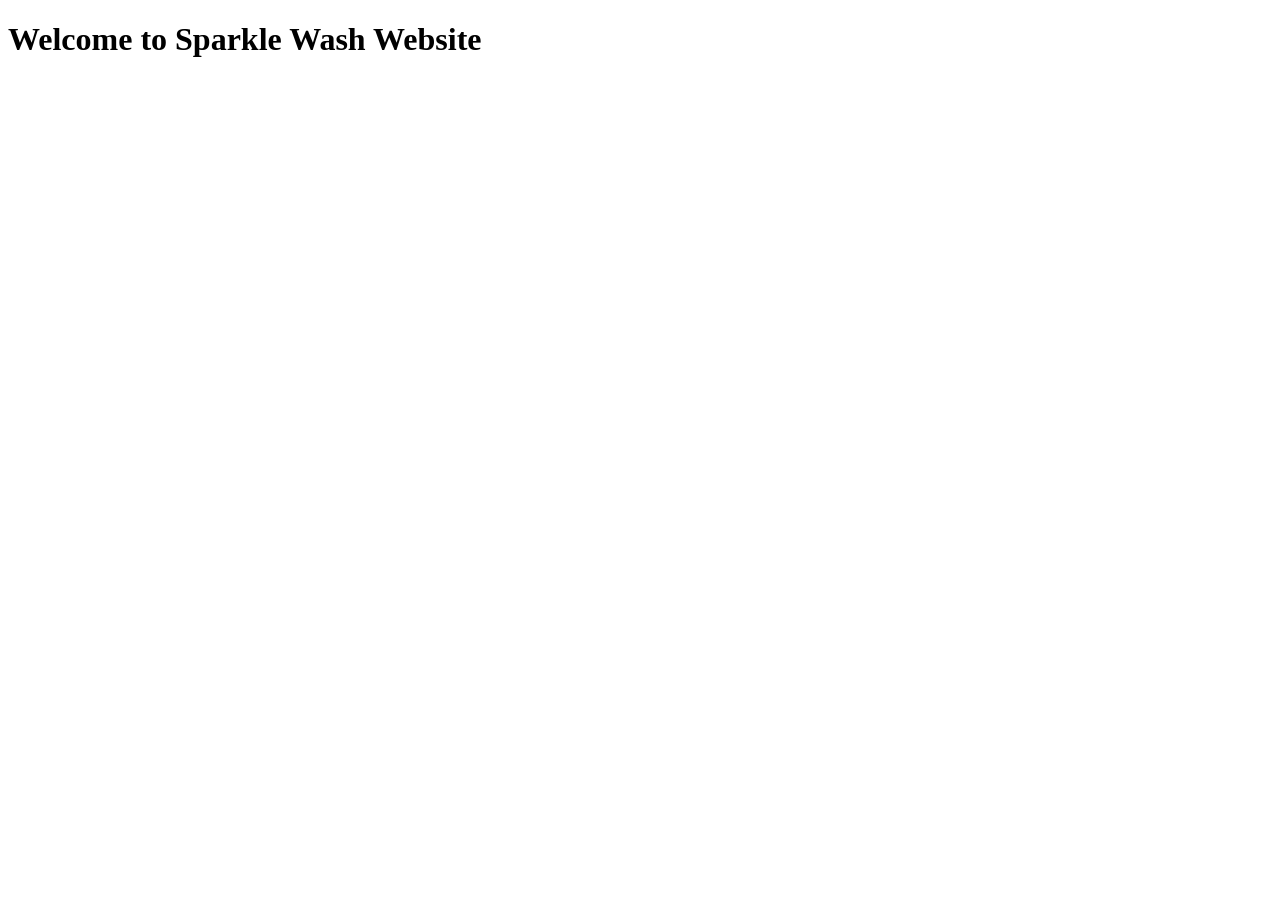
==== index.html @ f805db3f "Add Css styles" ====
<!DOCTYPE html>
<html lang="en">
<head>
    <meta charset="UTF-8">
    <meta name="viewport" content="width=device-width, initial-scale=1.0">
    <title>Sparkle Wash</title>
</head>
<body>
    <h1>Welcome to Sparkle Wash Website</h1>
</body>
</html>
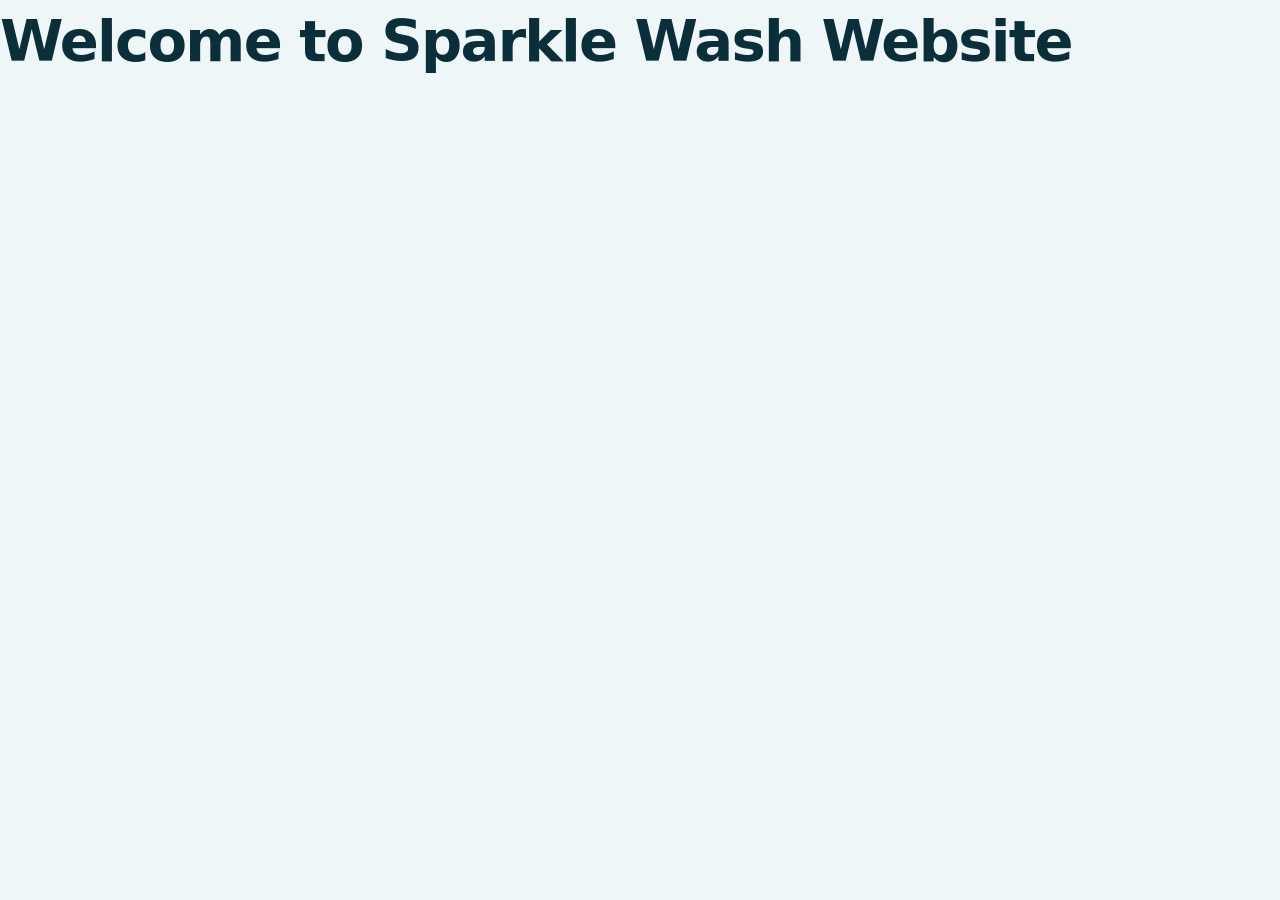
==== commit 9cc5ae04: "Add stylesheet link to index.html" ====
--- a/index.html
+++ b/index.html
@@ -4,8 +4,9 @@
     <meta charset="UTF-8">
     <meta name="viewport" content="width=device-width, initial-scale=1.0">
     <title>Sparkle Wash</title>
+    <link rel="stylesheet" href="style.css">
 </head>
 <body>
     <h1>Welcome to Sparkle Wash Website</h1>
 </body>
-</html>+</html>
--- a/style.css
+++ b/style.css
@@ -0,0 +1,38 @@
+:root{--ink:#0b2f3a;--blue:#0e7c9b;--foam:#eef6f7;--card:#fff;--line:#cfe2e6;--sun:#f2b705;--on-sun:#2a2100}
+@media(prefers-color-scheme:dark){:root{--ink:#e6f2f4;--blue:#5cc3de;--foam:#0b1d24;--card:#10272f;--line:#244651;--sun:#f2b705;--on-sun:#2a2100}}
+*{box-sizing:border-box}
+body{margin:0;font:17px/1.6 "Trebuchet MS","Segoe UI",system-ui,sans-serif;color:var(--ink);background:var(--foam)}
+a{color:var(--blue)}
+:focus-visible{outline:3px solid var(--sun);outline-offset:2px}
+header{background:var(--ink);padding:.9rem 1.2rem;display:flex;flex-wrap:wrap;gap:.6rem 1.4rem;align-items:center}
+@media(prefers-color-scheme:dark){header{background:#06131a}}
+.logo{font-weight:800;font-size:1.3rem;color:#fff;text-decoration:none;letter-spacing:-.02em}
+nav{display:flex;flex-wrap:wrap;gap:.2rem .3rem}
+nav a{color:#cfe9ef;text-decoration:none;padding:.3rem .7rem;border-radius:99px}
+nav a:hover{background:#ffffff22}
+nav a[aria-current]{background:var(--sun);color:var(--on-sun);font-weight:700}
+main{max-width:960px;margin:0 auto;padding:2rem 1.2rem 3rem}
+h1{font-size:clamp(2.2rem,6vw,3.6rem);line-height:1.05;letter-spacing:-.03em;margin:.2em 0 .4em}
+h2{font-size:1.5rem;margin:1.8em 0 .5em}
+.hero{background:var(--ink);color:#fff;border-radius:0 0 50% 50%/0 0 40px 40px;margin:0;padding:3.5rem 1.2rem 4.5rem}
+@media(prefers-color-scheme:dark){.hero{background:#06131a}}
+.hero div{max-width:960px;margin:0 auto}
+.hero p{max-width:34em;color:#cfe9ef;font-size:1.15rem}
+.btn{display:inline-block;background:var(--sun);color:var(--on-sun);font-weight:700;padding:.7rem 1.4rem;border-radius:99px;text-decoration:none;border:0;font:inherit;font-weight:700;cursor:pointer}
+.btn:hover{filter:brightness(1.08)}
+.grid{display:grid;gap:1rem;grid-template-columns:repeat(auto-fit,minmax(250px,1fr))}
+.card{background:var(--card);border:1px solid var(--line);border-radius:12px;padding:1.1rem 1.2rem}
+.card h3{margin:.1em 0 .3em}
+.price{font-weight:800;color:var(--blue)}
+.wrap{overflow-x:auto}
+table{border-collapse:collapse;width:100%;background:var(--card)}
+th,td{padding:.7rem .9rem;text-align:left;border-bottom:1px solid var(--line)}
+th{background:var(--ink);color:#fff}
+@media(prefers-color-scheme:dark){th{background:#06131a}}
+form{display:grid;gap:1rem;max-width:520px}
+label{display:grid;gap:.25rem;font-weight:700}
+input,select,textarea{font:inherit;padding:.6rem;border:1px solid var(--line);border-radius:8px;background:var(--card);color:var(--ink)}
+details{background:var(--card);border:1px solid var(--line);border-radius:10px;padding:.8rem 1rem;margin-bottom:.7rem}
+summary{cursor:pointer;font-weight:700}
+.ok{background:var(--card);border-left:6px solid var(--blue);padding:1rem;border-radius:8px}
+footer{text-align:center;padding:1.5rem;border-top:1px solid var(--line);font-size:.9rem}
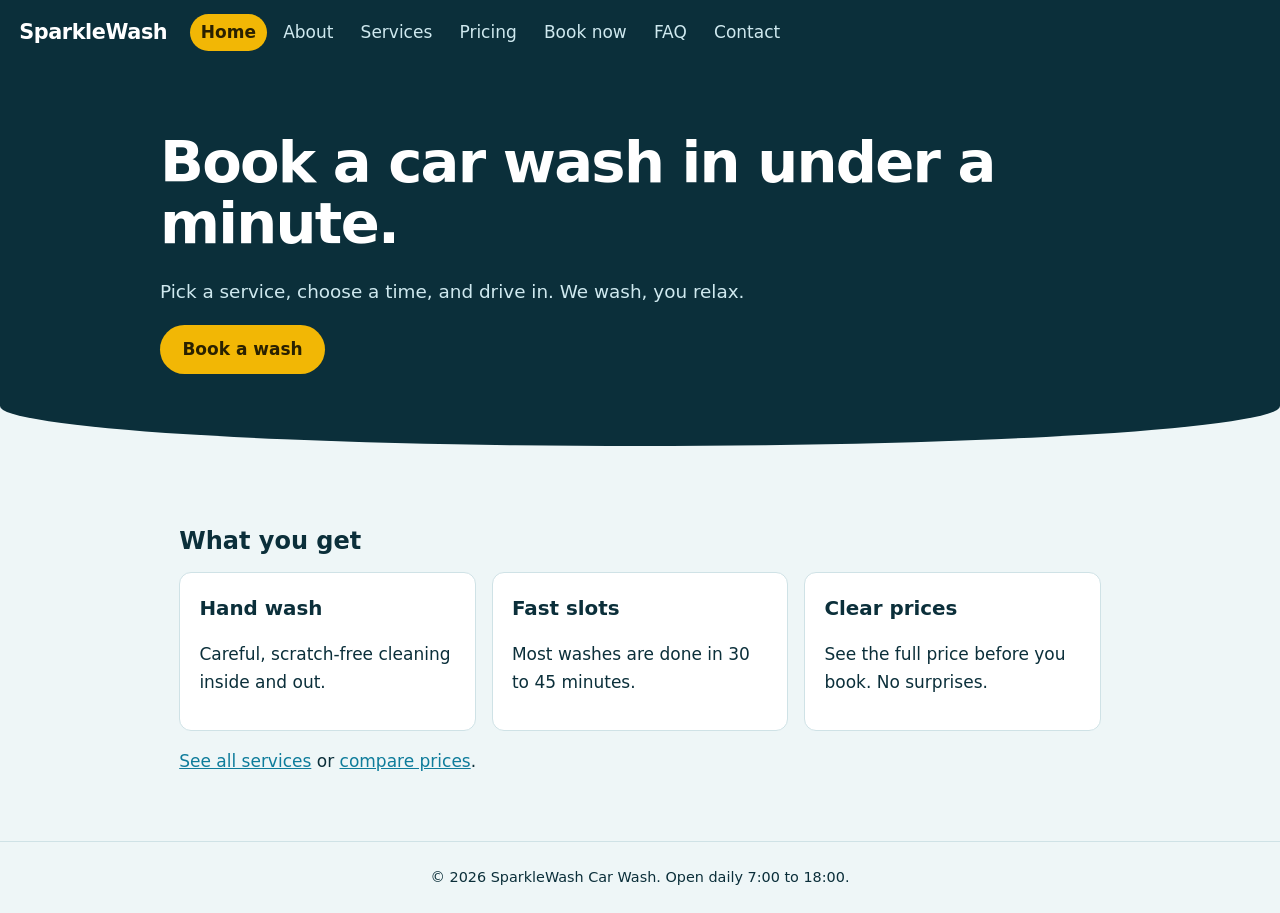
==== commit 2b3c5917: "Add files via upload" ====
--- a/index.html
+++ b/index.html
@@ -1,12 +1,16 @@
-<!DOCTYPE html>
-<html lang="en">
-<head>
-    <meta charset="UTF-8">
-    <meta name="viewport" content="width=device-width, initial-scale=1.0">
-    <title>Sparkle Wash</title>
-    <link rel="stylesheet" href="style.css">
-</head>
-<body>
-    <h1>Welcome to Sparkle Wash Website</h1>
-</body>
-</html>
+<!DOCTYPE html><html lang="en"><head><meta charset="utf-8"><meta name="viewport" content="width=device-width,initial-scale=1"><title>Home | SparkleWash</title><link rel="stylesheet" href="style.css"></head><body><header><a class="logo" href="index.html">SparkleWash</a><nav>
+<a href="index.html" aria-current="page">Home</a>
+<a href="about.html">About</a>
+<a href="services.html">Services</a>
+<a href="pricing.html">Pricing</a>
+<a href="booking.html">Book now</a>
+<a href="faq.html">FAQ</a>
+<a href="contact.html">Contact</a>
+</nav></header>
+<section class="hero"><div><h1>Book a car wash in under a minute.</h1><p>Pick a service, choose a time, and drive in. We wash, you relax.</p><a class="btn" href="booking.html">Book a wash</a></div></section>
+<main><h2>What you get</h2><div class="grid">
+<div class="card"><h3>Hand wash</h3><p>Careful, scratch-free cleaning inside and out.</p></div>
+<div class="card"><h3>Fast slots</h3><p>Most washes are done in 30 to 45 minutes.</p></div>
+<div class="card"><h3>Clear prices</h3><p>See the full price before you book. No surprises.</p></div></div>
+<p><a href="services.html">See all services</a> or <a href="pricing.html">compare prices</a>.</p></main>
+<footer>&copy; 2026 SparkleWash Car Wash. Open daily 7:00 to 18:00.</footer></body></html>
